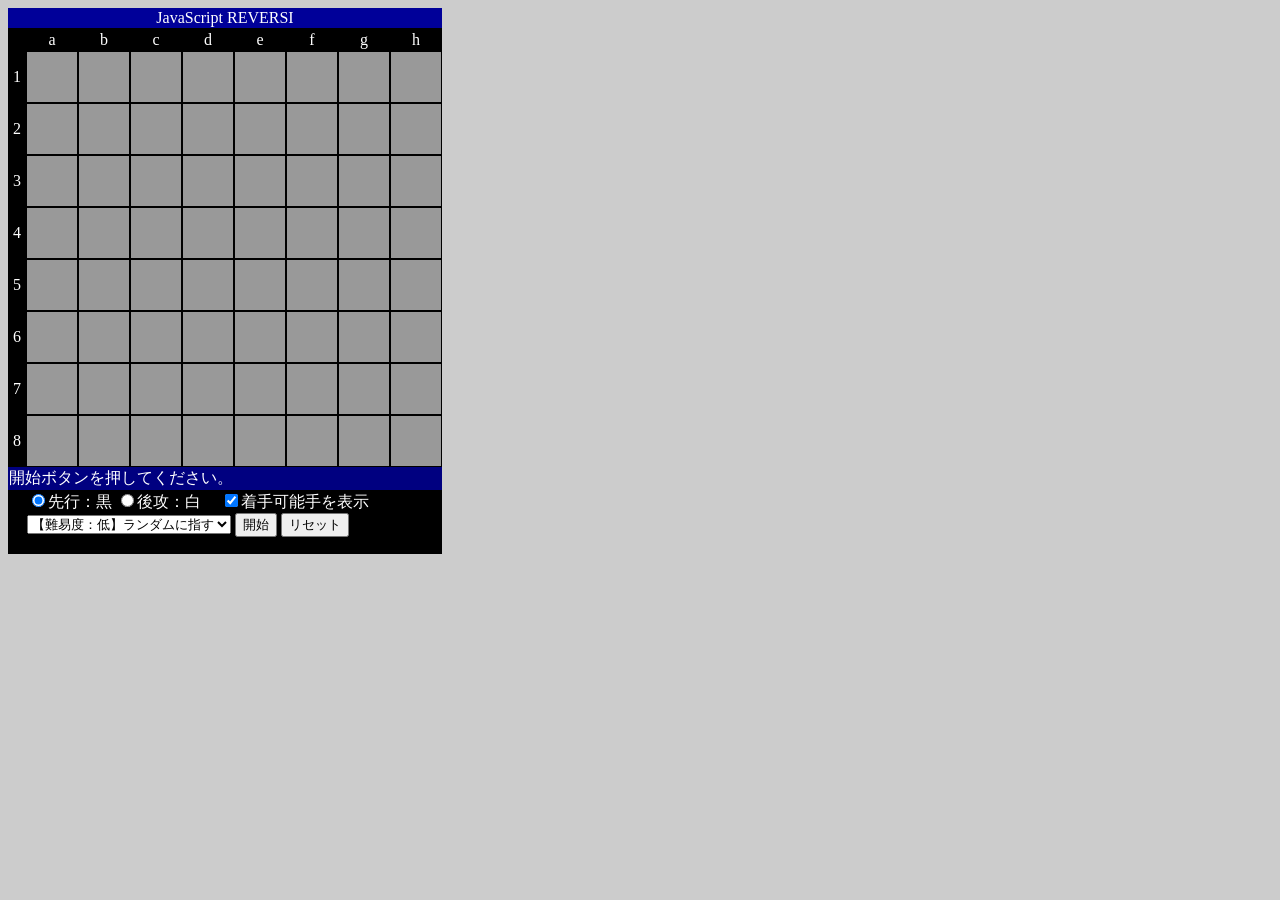
==== index.html @ 64d424be "Add files via upload" ====
﻿<html>
<head>
<META HTTP-EQUIV="Content-Type" CONTENT="text/html; charset=UTF-8">
<meta name="viewport" content="width=device-width, initial-scale=-1, maximum-scale=1">
<title>JavaScript REVERSI</title>
<script language="JavaScript" src="prototype-1.6.0.2.js"></script>
<script language="JavaScript" src="common.js"></script>
<script language="JavaScript" src="hyoka.js"></script>
<script language="JavaScript" src="com.js"></script>
<script language="JavaScript" src="joseki.js"></script>
</head>
<body bgcolor="#CCCCCC">

<table bgcolor="#000000" width="400" border="0" bordercolor="#000000" cellspacing="0">
<tr>
<td colspan=9 bgcolor="000099" align="center">
<font color="#FFFFFF">JavaScript REVERSI</font>
</td>
</tr>
<tr>
<td>　</td>
<td align="center" valign="middle"><font color="#FFFFFF">a</font></td>
<td align="center" valign="middle"><font color="#FFFFFF">b</font></td>
<td align="center" valign="middle"><font color="#FFFFFF">c</font></td>
<td align="center" valign="middle"><font color="#FFFFFF">d</font></td>
<td align="center" valign="middle"><font color="#FFFFFF">e</font></td>
<td align="center" valign="middle"><font color="#FFFFFF">f</font></td>
<td align="center" valign="middle"><font color="#FFFFFF">g</font></td>
<td align="center" valign="middle"><font color="#FFFFFF">h</font></td>
</tr>
<tr>
<td align="center" valign="middle"><font color="#FFFFFF">1</font></td>
<td><a href="javaScript:putPiece(cell,piece,1,1)"><div id=11><img src="image/0.png" border=0></div></a></td>
<td><a href="javaScript:putPiece(cell,piece,1,2)"><div id=12><img src="image/0.png" border=0></div></a></td>
<td><a href="javaScript:putPiece(cell,piece,1,3)"><div id=13><img src="image/0.png" border=0></div></a></td>
<td><a href="javaScript:putPiece(cell,piece,1,4)"><div id=14><img src="image/0.png" border=0></div></a></td>
<td><a href="javaScript:putPiece(cell,piece,1,5)"><div id=15><img src="image/0.png" border=0></div></a></td>
<td><a href="javaScript:putPiece(cell,piece,1,6)"><div id=16><img src="image/0.png" border=0></div></a></td>
<td><a href="javaScript:putPiece(cell,piece,1,7)"><div id=17><img src="image/0.png" border=0></div></a></td>
<td><a href="javaScript:putPiece(cell,piece,1,8)"><div id=18><img src="image/0.png" border=0></div></a></td>
</tr>
<tr>
<td align="center" valign="middle"><font color="#FFFFFF">2</font></td>
<td><a href="javaScript:putPiece(cell,piece,2,1)"><div id=21><img src="image/0.png" border=0></div></a></td>
<td><a href="javaScript:putPiece(cell,piece,2,2)"><div id=22><img src="image/0.png" border=0></div></a></td>
<td><a href="javaScript:putPiece(cell,piece,2,3)"><div id=23><img src="image/0.png" border=0></div></a></td>
<td><a href="javaScript:putPiece(cell,piece,2,4)"><div id=24><img src="image/0.png" border=0></div></a></td>
<td><a href="javaScript:putPiece(cell,piece,2,5)"><div id=25><img src="image/0.png" border=0></div></a></td>
<td><a href="javaScript:putPiece(cell,piece,2,6)"><div id=26><img src="image/0.png" border=0></div></a></td>
<td><a href="javaScript:putPiece(cell,piece,2,7)"><div id=27><img src="image/0.png" border=0></div></a></td>
<td><a href="javaScript:putPiece(cell,piece,2,8)"><div id=28><img src="image/0.png" border=0></div></a></td>
</tr>
<tr>
<td align="center" valign="middle"><font color="#FFFFFF">3</font></td>
<td><a href="javaScript:putPiece(cell,piece,3,1)"><div id=31><img src="image/0.png" border=0></div></a></td>
<td><a href="javaScript:putPiece(cell,piece,3,2)"><div id=32><img src="image/0.png" border=0></div></a></td>
<td><a href="javaScript:putPiece(cell,piece,3,3)"><div id=33><img src="image/0.png" border=0></div></a></td>
<td><a href="javaScript:putPiece(cell,piece,3,4)"><div id=34><img src="image/0.png" border=0></div></a></td>
<td><a href="javaScript:putPiece(cell,piece,3,5)"><div id=35><img src="image/0.png" border=0></div></a></td>
<td><a href="javaScript:putPiece(cell,piece,3,6)"><div id=36><img src="image/0.png" border=0></div></a></td>
<td><a href="javaScript:putPiece(cell,piece,3,7)"><div id=37><img src="image/0.png" border=0></div></a></td>
<td><a href="javaScript:putPiece(cell,piece,3,8)"><div id=38><img src="image/0.png" border=0></div></a></td>
</tr>
<tr>
<td align="center" valign="middle"><font color="#FFFFFF">4</font></td>
<td><a href="javaScript:putPiece(cell,piece,4,1)"><div id=41><img src="image/0.png" border=0></div></a></td>
<td><a href="javaScript:putPiece(cell,piece,4,2)"><div id=42><img src="image/0.png" border=0></div></a></td>
<td><a href="javaScript:putPiece(cell,piece,4,3)"><div id=43><img src="image/0.png" border=0></div></a></td>
<td><a href="javaScript:putPiece(cell,piece,4,4)"><div id=44><img src="image/0.png" border=0></div></a></td>
<td><a href="javaScript:putPiece(cell,piece,4,5)"><div id=45><img src="image/0.png" border=0></div></a></td>
<td><a href="javaScript:putPiece(cell,piece,4,6)"><div id=46><img src="image/0.png" border=0></div></a></td>
<td><a href="javaScript:putPiece(cell,piece,4,7)"><div id=47><img src="image/0.png" border=0></div></a></td>
<td><a href="javaScript:putPiece(cell,piece,4,8)"><div id=48><img src="image/0.png" border=0></div></a></td>
</tr>
<tr>
<td align="center" valign="middle"><font color="#FFFFFF">5</font></td>
<td><a href="javaScript:putPiece(cell,piece,5,1)"><div id=51><img src="image/0.png" border=0></div></a></td>
<td><a href="javaScript:putPiece(cell,piece,5,2)"><div id=52><img src="image/0.png" border=0></div></a></td>
<td><a href="javaScript:putPiece(cell,piece,5,3)"><div id=53><img src="image/0.png" border=0></div></a></td>
<td><a href="javaScript:putPiece(cell,piece,5,4)"><div id=54><img src="image/0.png" border=0></div></a></td>
<td><a href="javaScript:putPiece(cell,piece,5,5)"><div id=55><img src="image/0.png" border=0></div></a></td>
<td><a href="javaScript:putPiece(cell,piece,5,6)"><div id=56><img src="image/0.png" border=0></div></a></td>
<td><a href="javaScript:putPiece(cell,piece,5,7)"><div id=57><img src="image/0.png" border=0></div></a></td>
<td><a href="javaScript:putPiece(cell,piece,5,8)"><div id=58><img src="image/0.png" border=0></div></a></td>
</tr>
<tr>
<td align="center" valign="middle"><font color="#FFFFFF">6</font></td>
<td><a href="javaScript:putPiece(cell,piece,6,1)"><div id=61><img src="image/0.png" border=0></div></a></td>
<td><a href="javaScript:putPiece(cell,piece,6,2)"><div id=62><img src="image/0.png" border=0></div></a></td>
<td><a href="javaScript:putPiece(cell,piece,6,3)"><div id=63><img src="image/0.png" border=0></div></a></td>
<td><a href="javaScript:putPiece(cell,piece,6,4)"><div id=64><img src="image/0.png" border=0></div></a></td>
<td><a href="javaScript:putPiece(cell,piece,6,5)"><div id=65><img src="image/0.png" border=0></div></a></td>
<td><a href="javaScript:putPiece(cell,piece,6,6)"><div id=66><img src="image/0.png" border=0></div></a></td>
<td><a href="javaScript:putPiece(cell,piece,6,7)"><div id=67><img src="image/0.png" border=0></div></a></td>
<td><a href="javaScript:putPiece(cell,piece,6,8)"><div id=68><img src="image/0.png" border=0></div></a></td>
</tr>
<tr>
<td align="center" valign="middle"><font color="#FFFFFF">7</font></td>
<td><a href="javaScript:putPiece(cell,piece,7,1)"><div id=71><img src="image/0.png" border=0></div></a></td>
<td><a href="javaScript:putPiece(cell,piece,7,2)"><div id=72><img src="image/0.png" border=0></div></a></td>
<td><a href="javaScript:putPiece(cell,piece,7,3)"><div id=73><img src="image/0.png" border=0></div></a></td>
<td><a href="javaScript:putPiece(cell,piece,7,4)"><div id=74><img src="image/0.png" border=0></div></a></td>
<td><a href="javaScript:putPiece(cell,piece,7,5)"><div id=75><img src="image/0.png" border=0></div></a></td>
<td><a href="javaScript:putPiece(cell,piece,7,6)"><div id=76><img src="image/0.png" border=0></div></a></td>
<td><a href="javaScript:putPiece(cell,piece,7,7)"><div id=77><img src="image/0.png" border=0></div></a></td>
<td><a href="javaScript:putPiece(cell,piece,7,8)"><div id=78><img src="image/0.png" border=0></div></a></td>
</tr>
<tr>
<td align="center" valign="middle"><font color="#FFFFFF">8</font></td>
<td><a href="javaScript:putPiece(cell,piece,8,1)"><div id=81><img src="image/0.png" border=0></div></a></td>
<td><a href="javaScript:putPiece(cell,piece,8,2)"><div id=82><img src="image/0.png" border=0></div></a></td>
<td><a href="javaScript:putPiece(cell,piece,8,3)"><div id=83><img src="image/0.png" border=0></div></a></td>
<td><a href="javaScript:putPiece(cell,piece,8,4)"><div id=84><img src="image/0.png" border=0></div></a></td>
<td><a href="javaScript:putPiece(cell,piece,8,5)"><div id=85><img src="image/0.png" border=0></div></a></td>
<td><a href="javaScript:putPiece(cell,piece,8,6)"><div id=86><img src="image/0.png" border=0></div></a></td>
<td><a href="javaScript:putPiece(cell,piece,8,7)"><div id=87><img src="image/0.png" border=0></div></a></td>
<td><a href="javaScript:putPiece(cell,piece,8,8)"><div id=88><img src="image/0.png" border=0></div></a></td>
</tr>
<tr>
<td colspan=9 bgcolor=navy>
<font color="#FFFFFF"><div id="container">開始ボタンを押してください。</div></font>
</td>
</tr>
<tr>
<td></td>
<td colspan=8 valign="middle">
<form name="control">
<font color="#FFFFFF">
<input type="radio" name="pcolor" value="BLACK" CHECKED>先行：黒 
<input type="radio" name="pcolor" value="WHITE">後攻：白　 
<input type="checkbox"  name="disecell" CHECKED>着手可能手を表示
<br>
<select name="level">
	<option value="0">【難易度：低】ランダムに指す
	<option value="1">【難易度：中】擬似作者
	<option value="2">【難易度：高】試験中
</select>
<input type="button" value="開始" onClick="gameStart(cell,piece)">
<input type="reset" value="リセット" onClick="location.reload()">
</font>
</form>
</td>
</tr>
</table>
</body>
</html>
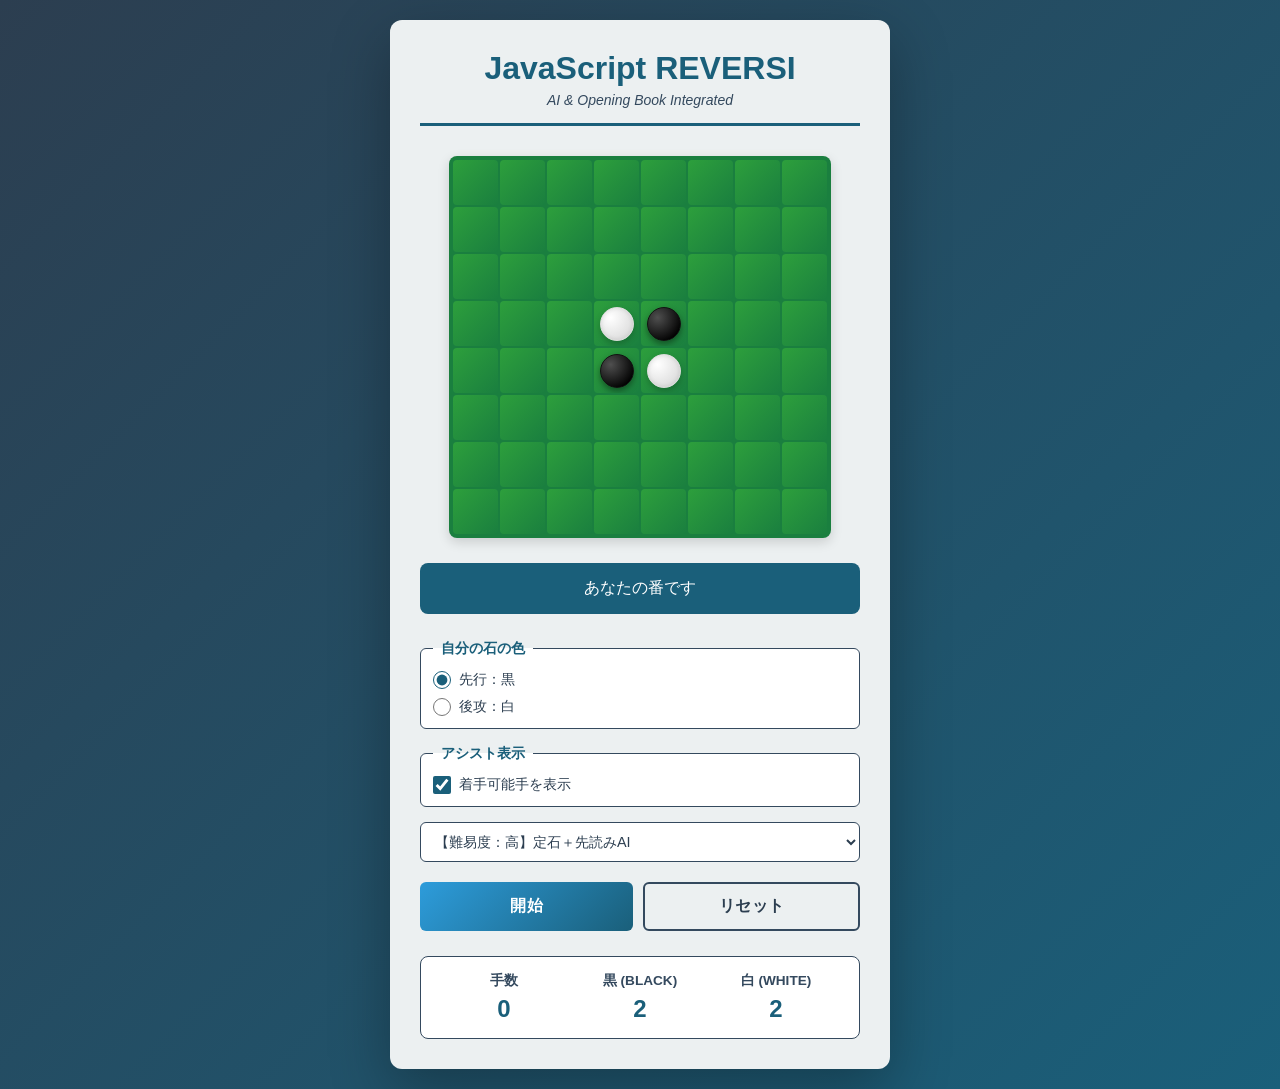
==== commit 8ecd4c56: "Add files via upload" ====
--- a/index.html
+++ b/index.html
@@ -1,146 +1,95 @@
-﻿<html>
-<head>
-<META HTTP-EQUIV="Content-Type" CONTENT="text/html; charset=UTF-8">
-<meta name="viewport" content="width=device-width, initial-scale=-1, maximum-scale=1">
-<title>JavaScript REVERSI</title>
-<script language="JavaScript" src="prototype-1.6.0.2.js"></script>
-<script language="JavaScript" src="common.js"></script>
-<script language="JavaScript" src="hyoka.js"></script>
-<script language="JavaScript" src="com.js"></script>
-<script language="JavaScript" src="joseki.js"></script>
-</head>
-<body bgcolor="#CCCCCC">
-
-<table bgcolor="#000000" width="400" border="0" bordercolor="#000000" cellspacing="0">
-<tr>
-<td colspan=9 bgcolor="000099" align="center">
-<font color="#FFFFFF">JavaScript REVERSI</font>
-</td>
-</tr>
-<tr>
-<td>　</td>
-<td align="center" valign="middle"><font color="#FFFFFF">a</font></td>
-<td align="center" valign="middle"><font color="#FFFFFF">b</font></td>
-<td align="center" valign="middle"><font color="#FFFFFF">c</font></td>
-<td align="center" valign="middle"><font color="#FFFFFF">d</font></td>
-<td align="center" valign="middle"><font color="#FFFFFF">e</font></td>
-<td align="center" valign="middle"><font color="#FFFFFF">f</font></td>
-<td align="center" valign="middle"><font color="#FFFFFF">g</font></td>
-<td align="center" valign="middle"><font color="#FFFFFF">h</font></td>
-</tr>
-<tr>
-<td align="center" valign="middle"><font color="#FFFFFF">1</font></td>
-<td><a href="javaScript:putPiece(cell,piece,1,1)"><div id=11><img src="image/0.png" border=0></div></a></td>
-<td><a href="javaScript:putPiece(cell,piece,1,2)"><div id=12><img src="image/0.png" border=0></div></a></td>
-<td><a href="javaScript:putPiece(cell,piece,1,3)"><div id=13><img src="image/0.png" border=0></div></a></td>
-<td><a href="javaScript:putPiece(cell,piece,1,4)"><div id=14><img src="image/0.png" border=0></div></a></td>
-<td><a href="javaScript:putPiece(cell,piece,1,5)"><div id=15><img src="image/0.png" border=0></div></a></td>
-<td><a href="javaScript:putPiece(cell,piece,1,6)"><div id=16><img src="image/0.png" border=0></div></a></td>
-<td><a href="javaScript:putPiece(cell,piece,1,7)"><div id=17><img src="image/0.png" border=0></div></a></td>
-<td><a href="javaScript:putPiece(cell,piece,1,8)"><div id=18><img src="image/0.png" border=0></div></a></td>
-</tr>
-<tr>
-<td align="center" valign="middle"><font color="#FFFFFF">2</font></td>
-<td><a href="javaScript:putPiece(cell,piece,2,1)"><div id=21><img src="image/0.png" border=0></div></a></td>
-<td><a href="javaScript:putPiece(cell,piece,2,2)"><div id=22><img src="image/0.png" border=0></div></a></td>
-<td><a href="javaScript:putPiece(cell,piece,2,3)"><div id=23><img src="image/0.png" border=0></div></a></td>
-<td><a href="javaScript:putPiece(cell,piece,2,4)"><div id=24><img src="image/0.png" border=0></div></a></td>
-<td><a href="javaScript:putPiece(cell,piece,2,5)"><div id=25><img src="image/0.png" border=0></div></a></td>
-<td><a href="javaScript:putPiece(cell,piece,2,6)"><div id=26><img src="image/0.png" border=0></div></a></td>
-<td><a href="javaScript:putPiece(cell,piece,2,7)"><div id=27><img src="image/0.png" border=0></div></a></td>
-<td><a href="javaScript:putPiece(cell,piece,2,8)"><div id=28><img src="image/0.png" border=0></div></a></td>
-</tr>
-<tr>
-<td align="center" valign="middle"><font color="#FFFFFF">3</font></td>
-<td><a href="javaScript:putPiece(cell,piece,3,1)"><div id=31><img src="image/0.png" border=0></div></a></td>
-<td><a href="javaScript:putPiece(cell,piece,3,2)"><div id=32><img src="image/0.png" border=0></div></a></td>
-<td><a href="javaScript:putPiece(cell,piece,3,3)"><div id=33><img src="image/0.png" border=0></div></a></td>
-<td><a href="javaScript:putPiece(cell,piece,3,4)"><div id=34><img src="image/0.png" border=0></div></a></td>
-<td><a href="javaScript:putPiece(cell,piece,3,5)"><div id=35><img src="image/0.png" border=0></div></a></td>
-<td><a href="javaScript:putPiece(cell,piece,3,6)"><div id=36><img src="image/0.png" border=0></div></a></td>
-<td><a href="javaScript:putPiece(cell,piece,3,7)"><div id=37><img src="image/0.png" border=0></div></a></td>
-<td><a href="javaScript:putPiece(cell,piece,3,8)"><div id=38><img src="image/0.png" border=0></div></a></td>
-</tr>
-<tr>
-<td align="center" valign="middle"><font color="#FFFFFF">4</font></td>
-<td><a href="javaScript:putPiece(cell,piece,4,1)"><div id=41><img src="image/0.png" border=0></div></a></td>
-<td><a href="javaScript:putPiece(cell,piece,4,2)"><div id=42><img src="image/0.png" border=0></div></a></td>
-<td><a href="javaScript:putPiece(cell,piece,4,3)"><div id=43><img src="image/0.png" border=0></div></a></td>
-<td><a href="javaScript:putPiece(cell,piece,4,4)"><div id=44><img src="image/0.png" border=0></div></a></td>
-<td><a href="javaScript:putPiece(cell,piece,4,5)"><div id=45><img src="image/0.png" border=0></div></a></td>
-<td><a href="javaScript:putPiece(cell,piece,4,6)"><div id=46><img src="image/0.png" border=0></div></a></td>
-<td><a href="javaScript:putPiece(cell,piece,4,7)"><div id=47><img src="image/0.png" border=0></div></a></td>
-<td><a href="javaScript:putPiece(cell,piece,4,8)"><div id=48><img src="image/0.png" border=0></div></a></td>
-</tr>
-<tr>
-<td align="center" valign="middle"><font color="#FFFFFF">5</font></td>
-<td><a href="javaScript:putPiece(cell,piece,5,1)"><div id=51><img src="image/0.png" border=0></div></a></td>
-<td><a href="javaScript:putPiece(cell,piece,5,2)"><div id=52><img src="image/0.png" border=0></div></a></td>
-<td><a href="javaScript:putPiece(cell,piece,5,3)"><div id=53><img src="image/0.png" border=0></div></a></td>
-<td><a href="javaScript:putPiece(cell,piece,5,4)"><div id=54><img src="image/0.png" border=0></div></a></td>
-<td><a href="javaScript:putPiece(cell,piece,5,5)"><div id=55><img src="image/0.png" border=0></div></a></td>
-<td><a href="javaScript:putPiece(cell,piece,5,6)"><div id=56><img src="image/0.png" border=0></div></a></td>
-<td><a href="javaScript:putPiece(cell,piece,5,7)"><div id=57><img src="image/0.png" border=0></div></a></td>
-<td><a href="javaScript:putPiece(cell,piece,5,8)"><div id=58><img src="image/0.png" border=0></div></a></td>
-</tr>
-<tr>
-<td align="center" valign="middle"><font color="#FFFFFF">6</font></td>
-<td><a href="javaScript:putPiece(cell,piece,6,1)"><div id=61><img src="image/0.png" border=0></div></a></td>
-<td><a href="javaScript:putPiece(cell,piece,6,2)"><div id=62><img src="image/0.png" border=0></div></a></td>
-<td><a href="javaScript:putPiece(cell,piece,6,3)"><div id=63><img src="image/0.png" border=0></div></a></td>
-<td><a href="javaScript:putPiece(cell,piece,6,4)"><div id=64><img src="image/0.png" border=0></div></a></td>
-<td><a href="javaScript:putPiece(cell,piece,6,5)"><div id=65><img src="image/0.png" border=0></div></a></td>
-<td><a href="javaScript:putPiece(cell,piece,6,6)"><div id=66><img src="image/0.png" border=0></div></a></td>
-<td><a href="javaScript:putPiece(cell,piece,6,7)"><div id=67><img src="image/0.png" border=0></div></a></td>
-<td><a href="javaScript:putPiece(cell,piece,6,8)"><div id=68><img src="image/0.png" border=0></div></a></td>
-</tr>
-<tr>
-<td align="center" valign="middle"><font color="#FFFFFF">7</font></td>
-<td><a href="javaScript:putPiece(cell,piece,7,1)"><div id=71><img src="image/0.png" border=0></div></a></td>
-<td><a href="javaScript:putPiece(cell,piece,7,2)"><div id=72><img src="image/0.png" border=0></div></a></td>
-<td><a href="javaScript:putPiece(cell,piece,7,3)"><div id=73><img src="image/0.png" border=0></div></a></td>
-<td><a href="javaScript:putPiece(cell,piece,7,4)"><div id=74><img src="image/0.png" border=0></div></a></td>
-<td><a href="javaScript:putPiece(cell,piece,7,5)"><div id=75><img src="image/0.png" border=0></div></a></td>
-<td><a href="javaScript:putPiece(cell,piece,7,6)"><div id=76><img src="image/0.png" border=0></div></a></td>
-<td><a href="javaScript:putPiece(cell,piece,7,7)"><div id=77><img src="image/0.png" border=0></div></a></td>
-<td><a href="javaScript:putPiece(cell,piece,7,8)"><div id=78><img src="image/0.png" border=0></div></a></td>
-</tr>
-<tr>
-<td align="center" valign="middle"><font color="#FFFFFF">8</font></td>
-<td><a href="javaScript:putPiece(cell,piece,8,1)"><div id=81><img src="image/0.png" border=0></div></a></td>
-<td><a href="javaScript:putPiece(cell,piece,8,2)"><div id=82><img src="image/0.png" border=0></div></a></td>
-<td><a href="javaScript:putPiece(cell,piece,8,3)"><div id=83><img src="image/0.png" border=0></div></a></td>
-<td><a href="javaScript:putPiece(cell,piece,8,4)"><div id=84><img src="image/0.png" border=0></div></a></td>
-<td><a href="javaScript:putPiece(cell,piece,8,5)"><div id=85><img src="image/0.png" border=0></div></a></td>
-<td><a href="javaScript:putPiece(cell,piece,8,6)"><div id=86><img src="image/0.png" border=0></div></a></td>
-<td><a href="javaScript:putPiece(cell,piece,8,7)"><div id=87><img src="image/0.png" border=0></div></a></td>
-<td><a href="javaScript:putPiece(cell,piece,8,8)"><div id=88><img src="image/0.png" border=0></div></a></td>
-</tr>
-<tr>
-<td colspan=9 bgcolor=navy>
-<font color="#FFFFFF"><div id="container">開始ボタンを押してください。</div></font>
-</td>
-</tr>
-<tr>
-<td></td>
-<td colspan=8 valign="middle">
-<form name="control">
-<font color="#FFFFFF">
-<input type="radio" name="pcolor" value="BLACK" CHECKED>先行：黒 
-<input type="radio" name="pcolor" value="WHITE">後攻：白　 
-<input type="checkbox"  name="disecell" CHECKED>着手可能手を表示
-<br>
-<select name="level">
-	<option value="0">【難易度：低】ランダムに指す
-	<option value="1">【難易度：中】擬似作者
-	<option value="2">【難易度：高】試験中
-</select>
-<input type="button" value="開始" onClick="gameStart(cell,piece)">
-<input type="reset" value="リセット" onClick="location.reload()">
-</font>
-</form>
-</td>
-</tr>
-</table>
-</body>
+<!DOCTYPE html>
+<html lang="ja">
+<head>
+    <meta charset="UTF-8">
+    <meta name="viewport" content="width=device-width, initial-scale=1.0">
+    <title>JavaScript REVERSI</title>
+    <link rel="stylesheet" href="style.css">
+</head>
+<body>
+    <div class="game-wrapper">
+        <div class="game-container">
+            <header class="game-header">
+                <h1>JavaScript REVERSI</h1>
+                <div class="subtitle">AI & Opening Book Integrated</div>
+            </header>
+
+            <div class="game-board">
+                <div id="boardGrid" class="board-grid">
+                    <!-- Javascript generates 64 cells here -->
+                </div>
+            </div>
+
+            <div class="game-status">
+                <div id="statusMessage" class="status-message">開始ボタンを押してください。</div>
+            </div>
+
+            <div class="game-controls">
+                <form id="gameConfigForm" onsubmit="return false;">
+                    <div class="control-group">
+                        <fieldset>
+                            <legend>自分の石の色</legend>
+                            <div class="radio-group">
+                                <label>
+                                    <input type="radio" name="playerColor" value="BLACK" checked>
+                                    先行：黒
+                                </label>
+                                <label>
+                                    <input type="radio" name="playerColor" value="WHITE">
+                                    後攻：白
+                                </label>
+                            </div>
+                        </fieldset>
+
+                        <fieldset>
+                            <legend>アシスト表示</legend>
+                            <div class="checkbox-group">
+                                <label>
+                                    <input type="checkbox" id="showLegalMoves" checked>
+                                    着手可能手を表示
+                                </label>
+                            </div>
+                        </fieldset>
+
+                        <select id="difficultyLevel">
+                            <option value="0">【難易度：低】ランダムに指す</option>
+                            <option value="1">【難易度：中】評価テーブル読み</option>
+                            <option value="2" selected>【難易度：高】定石＋先読みAI</option>
+                        </select>
+                    </div>
+
+                    <div class="button-group">
+                        <button type="button" id="startBtn" class="btn btn-primary">開始</button>
+                        <button type="button" id="resetBtn" class="btn btn-secondary">リセット</button>
+                    </div>
+                </form>
+            </div>
+
+            <div class="game-info">
+                <div class="info-item">
+                    <span class="info-label">手数</span>
+                    <span id="moveCount" class="info-value">0</span>
+                </div>
+                <div class="info-item">
+                    <span class="info-label">黒 (BLACK)</span>
+                    <span id="blackCount" class="info-value">2</span>
+                </div>
+                <div class="info-item">
+                    <span class="info-label">白 (WHITE)</span>
+                    <span id="whiteCount" class="info-value">2</span>
+                </div>
+            </div>
+        </div>
+    </div>
+
+    <!-- Script files -->
+    <script src="joseki.js"></script>
+    <script src="reversi.js"></script>
+    <script>
+        document.addEventListener('DOMContentLoaded', () => {
+            const game = new ReversiGame();
+            game.initializeUI();
+        });
+    </script>
+</body>
 </html>
--- a/style.css
+++ b/style.css
@@ -0,0 +1,421 @@
+/* ============================================
+   Reversi Game - Modern CSS
+   ============================================ */
+
+:root {
+    --primary-color: #1a5f7a;
+    --secondary-color: #2d9cdb;
+    --success-color: #27ae60;
+    --danger-color: #e74c3c;
+    --dark-bg: #2c3e50;
+    --light-bg: #ecf0f1;
+    --board-green: #1a7f3f;
+    --border-color: #34495e;
+    --text-dark: #2c3e50;
+    --text-light: #ffffff;
+}
+
+* {
+    margin: 0;
+    padding: 0;
+    box-sizing: border-box;
+}
+
+html {
+    font-size: 16px;
+}
+
+body {
+    font-family: 'Segoe UI', Tahoma, Geneva, Verdana, sans-serif;
+    background: linear-gradient(135deg, var(--dark-bg) 0%, var(--primary-color) 100%);
+    color: var(--text-dark);
+    min-height: 100vh;
+    padding: 20px;
+}
+
+/* ============================================
+   Layout
+   ============================================ */
+
+.game-wrapper {
+    display: flex;
+    justify-content: center;
+    align-items: center;
+    min-height: 100vh;
+}
+
+.game-container {
+    background: var(--light-bg);
+    border-radius: 12px;
+    box-shadow: 0 20px 60px rgba(0, 0, 0, 0.3);
+    padding: 30px;
+    max-width: 500px;
+    width: 100%;
+}
+
+/* ============================================
+   Header
+   ============================================ */
+
+.game-header {
+    text-align: center;
+    margin-bottom: 30px;
+    border-bottom: 3px solid var(--primary-color);
+    padding-bottom: 15px;
+}
+
+.game-header h1 {
+    font-size: 2rem;
+    color: var(--primary-color);
+    margin-bottom: 5px;
+    font-weight: 700;
+}
+
+.game-header .subtitle {
+    font-size: 0.875rem;
+    color: var(--border-color);
+    font-style: italic;
+}
+
+/* ============================================
+   Game Board
+   ============================================ */
+
+.game-board {
+    margin-bottom: 25px;
+    display: flex;
+    justify-content: center;
+}
+
+.board-grid {
+    display: inline-grid;
+    grid-template-columns: repeat(8, 1fr);
+    gap: 2px;
+    background: var(--board-green);
+    padding: 4px;
+    border-radius: 8px;
+    box-shadow: 0 4px 12px rgba(0, 0, 0, 0.15);
+}
+
+.board-cell {
+    width: 45px;
+    height: 45px;
+    background: linear-gradient(135deg, #2d9f3c 0%, #1a7f3f 100%);
+    border: none;
+    border-radius: 4px;
+    padding: 0;
+    cursor: pointer;
+    transition: all 0.2s ease;
+    display: flex;
+    align-items: center;
+    justify-content: center;
+    overflow: hidden;
+}
+
+.board-cell:hover:not(:disabled) {
+    transform: scale(1.05);
+    box-shadow: inset 0 0 8px rgba(255, 255, 255, 0.2);
+}
+
+.board-cell:active:not(:disabled) {
+    transform: scale(0.98);
+}
+
+.board-cell img {
+    width: 100%;
+    height: 100%;
+    object-fit: cover;
+    display: block;
+}
+
+/* ============================================
+   Status Message
+   ============================================ */
+
+.game-status {
+    background: var(--primary-color);
+    color: var(--text-light);
+    padding: 15px;
+    border-radius: 8px;
+    margin-bottom: 25px;
+    text-align: center;
+    font-weight: 500;
+    min-height: 40px;
+    display: flex;
+    align-items: center;
+    justify-content: center;
+}
+
+.status-message {
+    width: 100%;
+}
+
+/* ============================================
+   Game Controls
+   ============================================ */
+
+.game-controls {
+    margin-bottom: 25px;
+}
+
+.control-group {
+    display: flex;
+    flex-direction: column;
+    gap: 15px;
+    margin-bottom: 20px;
+}
+
+fieldset {
+    border: 1px solid var(--border-color);
+    border-radius: 6px;
+    padding: 12px;
+    background: white;
+}
+
+legend {
+    padding: 0 8px;
+    font-weight: 600;
+    color: var(--primary-color);
+    font-size: 0.9rem;
+}
+
+.radio-group,
+.checkbox-group {
+    display: flex;
+    flex-direction: column;
+    gap: 8px;
+}
+
+label {
+    display: flex;
+    align-items: center;
+    cursor: pointer;
+    user-select: none;
+    font-size: 0.9rem;
+}
+
+label input[type="radio"],
+label input[type="checkbox"] {
+    margin-right: 8px;
+    cursor: pointer;
+    width: 18px;
+    height: 18px;
+    accent-color: var(--primary-color);
+}
+
+select {
+    width: 100%;
+    padding: 10px;
+    border: 1px solid var(--border-color);
+    border-radius: 6px;
+    font-size: 0.9rem;
+    background: white;
+    color: var(--text-dark);
+    cursor: pointer;
+    transition: border-color 0.2s ease;
+}
+
+select:hover,
+select:focus {
+    border-color: var(--primary-color);
+    outline: none;
+}
+
+/* ============================================
+   Buttons
+   ============================================ */
+
+.button-group {
+    display: flex;
+    gap: 10px;
+    margin-top: 20px;
+}
+
+.btn {
+    flex: 1;
+    padding: 12px 20px;
+    border: none;
+    border-radius: 6px;
+    font-size: 1rem;
+    font-weight: 600;
+    cursor: pointer;
+    transition: all 0.3s ease;
+    text-transform: uppercase;
+    letter-spacing: 0.5px;
+}
+
+.btn:hover {
+    transform: translateY(-2px);
+    box-shadow: 0 6px 16px rgba(0, 0, 0, 0.2);
+}
+
+.btn:active {
+    transform: translateY(0);
+}
+
+.btn-primary {
+    background: linear-gradient(135deg, var(--secondary-color) 0%, var(--primary-color) 100%);
+    color: var(--text-light);
+}
+
+.btn-primary:hover {
+    background: linear-gradient(135deg, var(--primary-color) 0%, var(--secondary-color) 100%);
+}
+
+.btn-secondary {
+    background: var(--light-bg);
+    color: var(--text-dark);
+    border: 2px solid var(--border-color);
+}
+
+.btn-secondary:hover {
+    background: var(--border-color);
+    color: var(--text-light);
+}
+
+.btn:disabled {
+    opacity: 0.5;
+    cursor: not-allowed;
+    transform: none;
+}
+
+/* ============================================
+   Game Info
+   ============================================ */
+
+.game-info {
+    display: flex;
+    justify-content: space-around;
+    background: white;
+    padding: 15px;
+    border-radius: 8px;
+    border: 1px solid var(--border-color);
+}
+
+.info-item {
+    text-align: center;
+    flex: 1;
+}
+
+.info-label {
+    display: block;
+    font-size: 0.85rem;
+    color: var(--border-color);
+    font-weight: 600;
+    margin-bottom: 5px;
+}
+
+.info-value {
+    display: block;
+    font-size: 1.5rem;
+    font-weight: 700;
+    color: var(--primary-color);
+}
+
+/* ============================================
+   Responsive Design
+   ============================================ */
+
+@media (max-width: 480px) {
+    .game-container {
+        padding: 20px;
+    }
+
+    .game-header h1 {
+        font-size: 1.5rem;
+    }
+
+    .board-cell {
+        width: 40px;
+        height: 40px;
+    }
+
+    .btn {
+        font-size: 0.9rem;
+        padding: 10px 15px;
+    }
+
+    .game-info {
+        flex-direction: column;
+        gap: 12px;
+    }
+
+    .info-item {
+        display: flex;
+        justify-content: space-between;
+        align-items: center;
+        text-align: left;
+    }
+
+    .info-label {
+        margin-bottom: 0;
+        margin-right: 10px;
+    }
+}
+
+@media (max-width: 360px) {
+    .game-container {
+        padding: 15px;
+    }
+
+    .board-cell {
+        width: 35px;
+        height: 35px;
+    }
+
+    .control-group {
+        gap: 12px;
+    }
+
+    fieldset {
+        padding: 10px;
+    }
+}
+
+/* ============================================
+   Game Pieces & Hints (Custom additions)
+   ============================================ */
+
+.disc {
+    width: 34px;
+    height: 34px;
+    border-radius: 50%;
+    box-shadow: 0 3px 6px rgba(0, 0, 0, 0.4);
+    transition: transform 0.3s ease;
+}
+
+.disc.black {
+    background: radial-gradient(circle at 30% 30%, #4f4f4f 0%, #000000 80%, #111111 100%);
+    border: 1px solid #111;
+}
+
+.disc.white {
+    background: radial-gradient(circle at 30% 30%, #ffffff 0%, #e0e0e0 70%, #d5d5d5 100%);
+    border: 1px solid #dcdcdc;
+    box-shadow: 0 3px 6px rgba(0, 0, 0, 0.2), inset 0 0 4px rgba(0, 0, 0, 0.1);
+}
+
+.board-cell.legal-move::after {
+    content: '';
+    width: 10px;
+    height: 10px;
+    border-radius: 50%;
+    background: rgba(255, 255, 255, 0.5);
+    box-shadow: inset 0 1px 2px rgba(0,0,0,0.3);
+    animation: pulse 1.5s infinite ease-in-out;
+}
+
+@keyframes pulse {
+    0% {
+        transform: scale(0.9);
+        opacity: 0.4;
+    }
+    50% {
+        transform: scale(1.2);
+        opacity: 0.8;
+    }
+    100% {
+        transform: scale(0.9);
+        opacity: 0.4;
+    }
+}
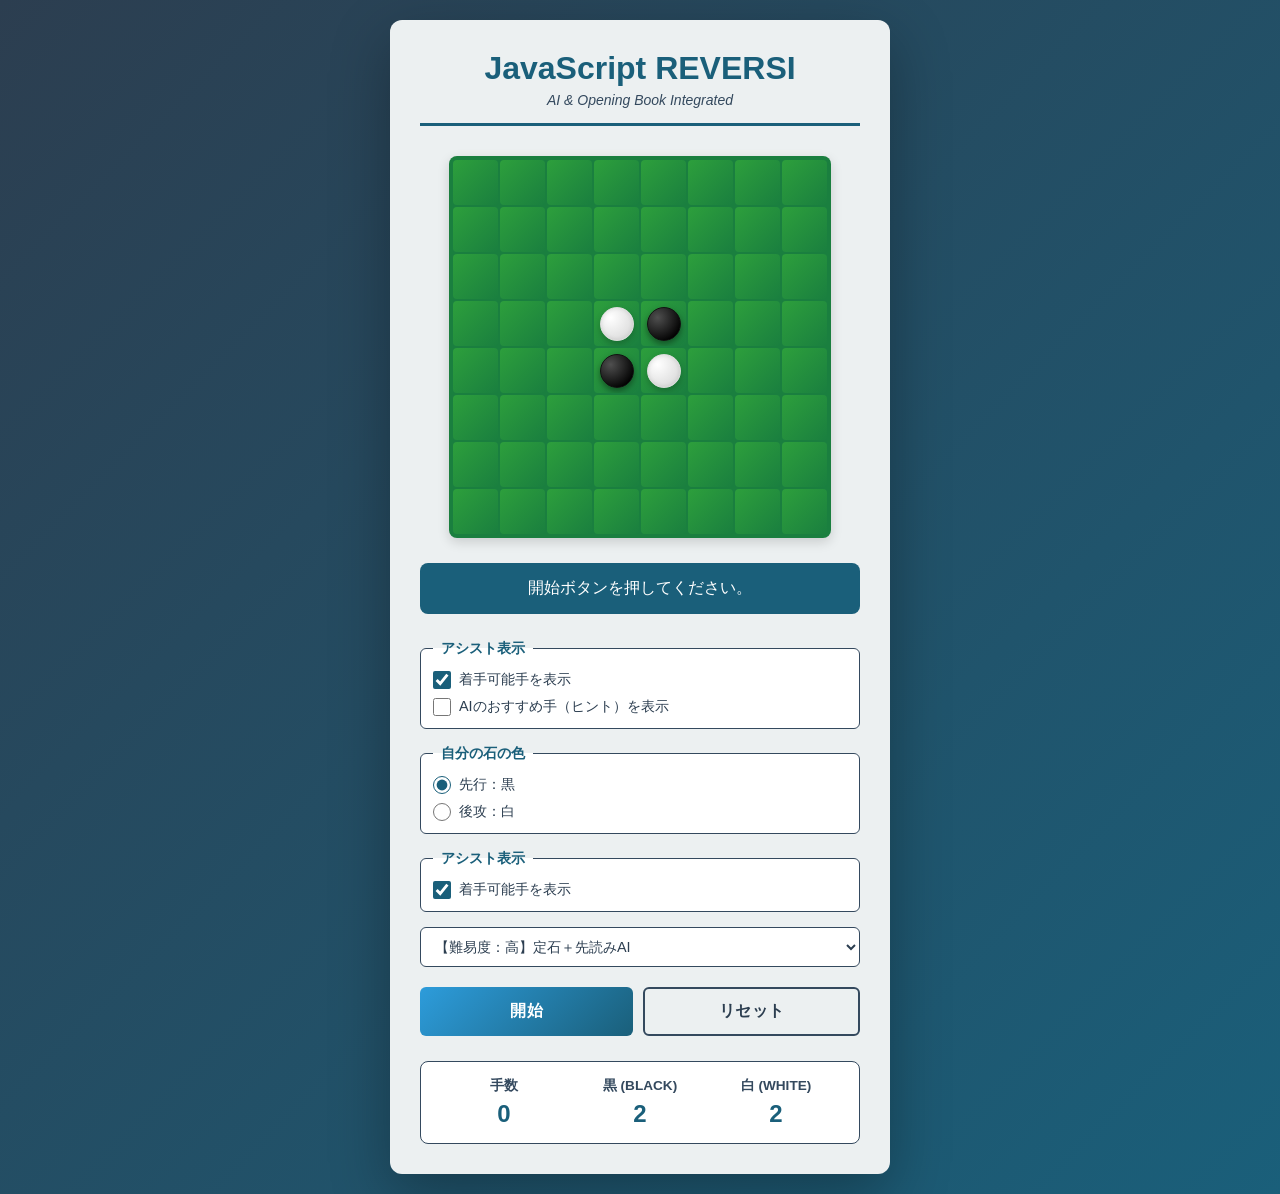
==== commit e72cf9c5: "Add files via upload" ====
--- a/index.html
+++ b/index.html
@@ -27,6 +27,20 @@
             <div class="game-controls">
                 <form id="gameConfigForm" onsubmit="return false;">
                     <div class="control-group">
+
+                        <fieldset>
+                            <legend>アシスト表示</legend>
+                            <div class="checkbox-group">
+                                <label>
+                                    <input type="checkbox" id="showLegalMoves" checked>
+                                    着手可能手を表示
+                                </label>
+                                <label>
+                                    <input type="checkbox" id="showAIHint">
+                                        AIのおすすめ手（ヒント）を表示
+                                </label>
+                            </div>
+                        </fieldset>
                         <fieldset>
                             <legend>自分の石の色</legend>
                             <div class="radio-group">
--- a/style.css
+++ b/style.css
@@ -373,7 +373,7 @@
 }
 
 /* ============================================
-   Game Pieces & Hints (Custom additions)
+   Game Pieces & Hints
    ============================================ */
 
 .disc {
@@ -418,4 +418,33 @@
         transform: scale(0.9);
         opacity: 0.4;
     }
+}
+
+/* ============================================
+   AI Hint Style (Custom addition)
+   ============================================ */
+
+.board-cell.ai-hint::after {
+    content: '';
+    width: 14px;
+    height: 14px;
+    border-radius: 50%;
+    background: rgba(45, 156, 219, 0.9); /* 鮮やかな青色 */
+    box-shadow: 0 0 8px rgba(45, 156, 219, 0.8), inset 0 1px 2px rgba(255,255,255,0.5);
+    animation: pulse-blue 1.2s infinite ease-in-out;
+}
+
+@keyframes pulse-blue {
+    0% {
+        transform: scale(0.8);
+        box-shadow: 0 0 0 0 rgba(45, 156, 219, 0.7);
+    }
+    70% {
+        transform: scale(1.2);
+        box-shadow: 0 0 0 8px rgba(45, 156, 219, 0);
+    }
+    100% {
+        transform: scale(0.8);
+        box-shadow: 0 0 0 0 rgba(45, 156, 219, 0);
+    }
 }
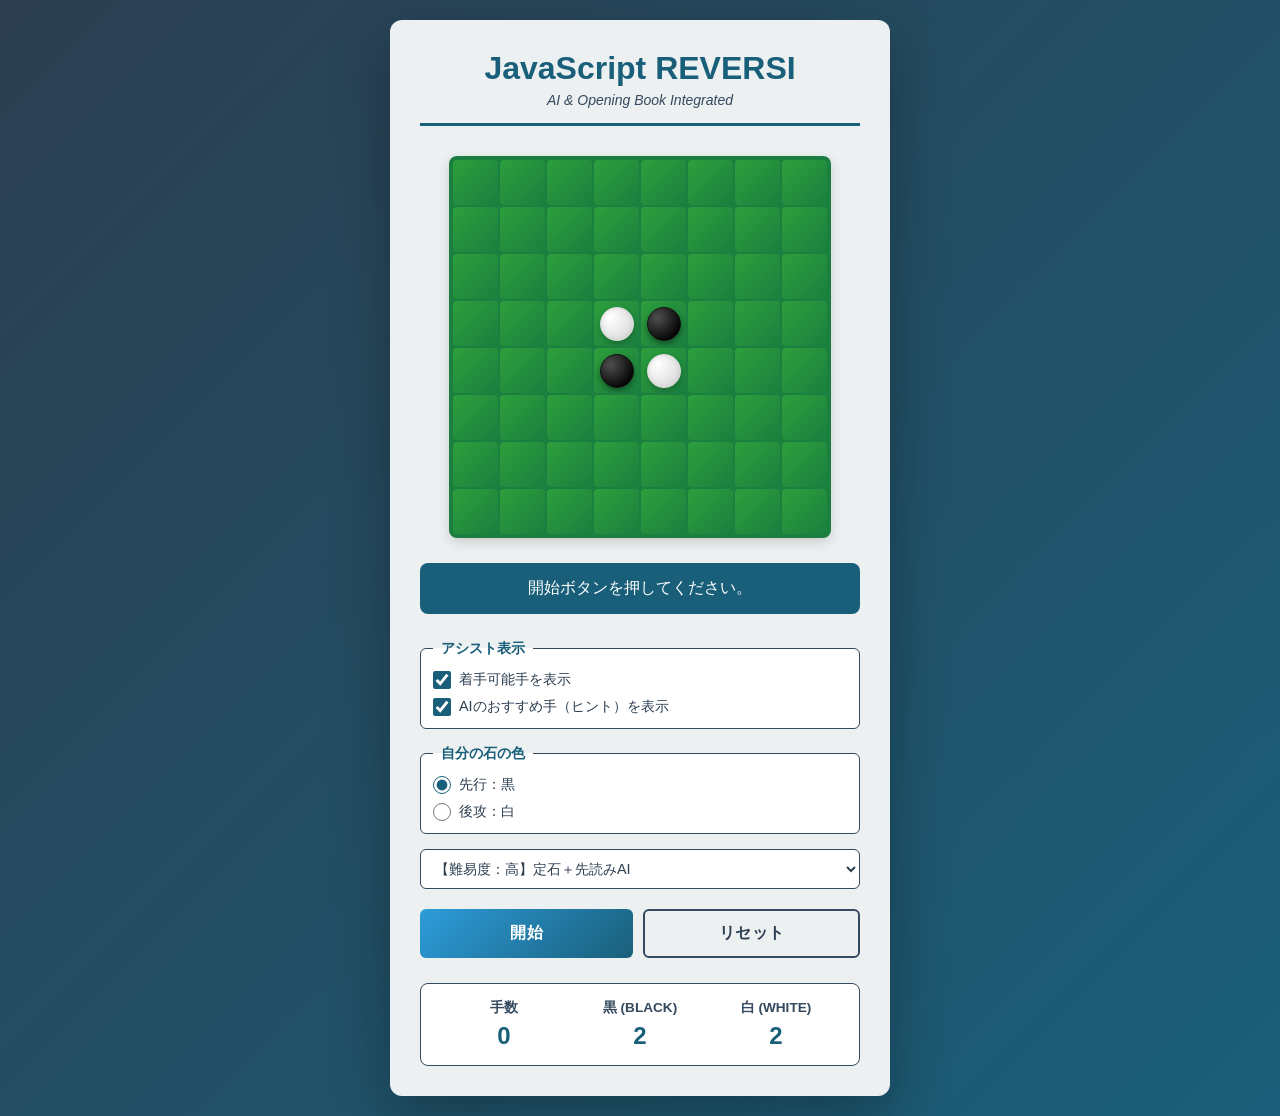
==== commit 41ffe595: "Add files via upload" ====
--- a/index.html
+++ b/index.html
@@ -26,8 +26,8 @@
 
             <div class="game-controls">
                 <form id="gameConfigForm" onsubmit="return false;">
+                    <!-- index.html の gameConfigForm 内、control-group を以下に置き換え -->
                     <div class="control-group">
-
                         <fieldset>
                             <legend>アシスト表示</legend>
                             <div class="checkbox-group">
@@ -36,11 +36,12 @@
                                     着手可能手を表示
                                 </label>
                                 <label>
-                                    <input type="checkbox" id="showAIHint">
-                                        AIのおすすめ手（ヒント）を表示
+                                    <input type="checkbox" id="showAIHint" checked>
+                                    AIのおすすめ手（ヒント）を表示
                                 </label>
                             </div>
                         </fieldset>
+
                         <fieldset>
                             <legend>自分の石の色</legend>
                             <div class="radio-group">
@@ -51,16 +52,6 @@
                                 <label>
                                     <input type="radio" name="playerColor" value="WHITE">
                                     後攻：白
-                                </label>
-                            </div>
-                        </fieldset>
-
-                        <fieldset>
-                            <legend>アシスト表示</legend>
-                            <div class="checkbox-group">
-                                <label>
-                                    <input type="checkbox" id="showLegalMoves" checked>
-                                    着手可能手を表示
                                 </label>
                             </div>
                         </fieldset>
--- a/style.css
+++ b/style.css
@@ -447,4 +447,25 @@
         transform: scale(0.8);
         box-shadow: 0 0 0 0 rgba(45, 156, 219, 0);
     }
+}
+
+/* AIの最後の着手を強調 */
+.board-cell.last-ai-move::after {
+    content: '';
+    position: absolute;
+    width: 38px;
+    height: 38px;
+    border: 3px solid #ffd700; /* 金色 */
+    border-radius: 50%;
+    box-shadow: 0 0 12px #ffd700, 
+                0 0 20px rgba(255, 215, 0, 0.6);
+    animation: lastMovePulse 1.5s ease-out forwards;
+    pointer-events: none;
+}
+
+@keyframes lastMovePulse {
+    0%   { transform: scale(0.6); opacity: 0.9; }
+    30%  { transform: scale(1.15); }
+    70%  { transform: scale(0.95); }
+    100% { transform: scale(1.0); opacity: 0; }
 }
